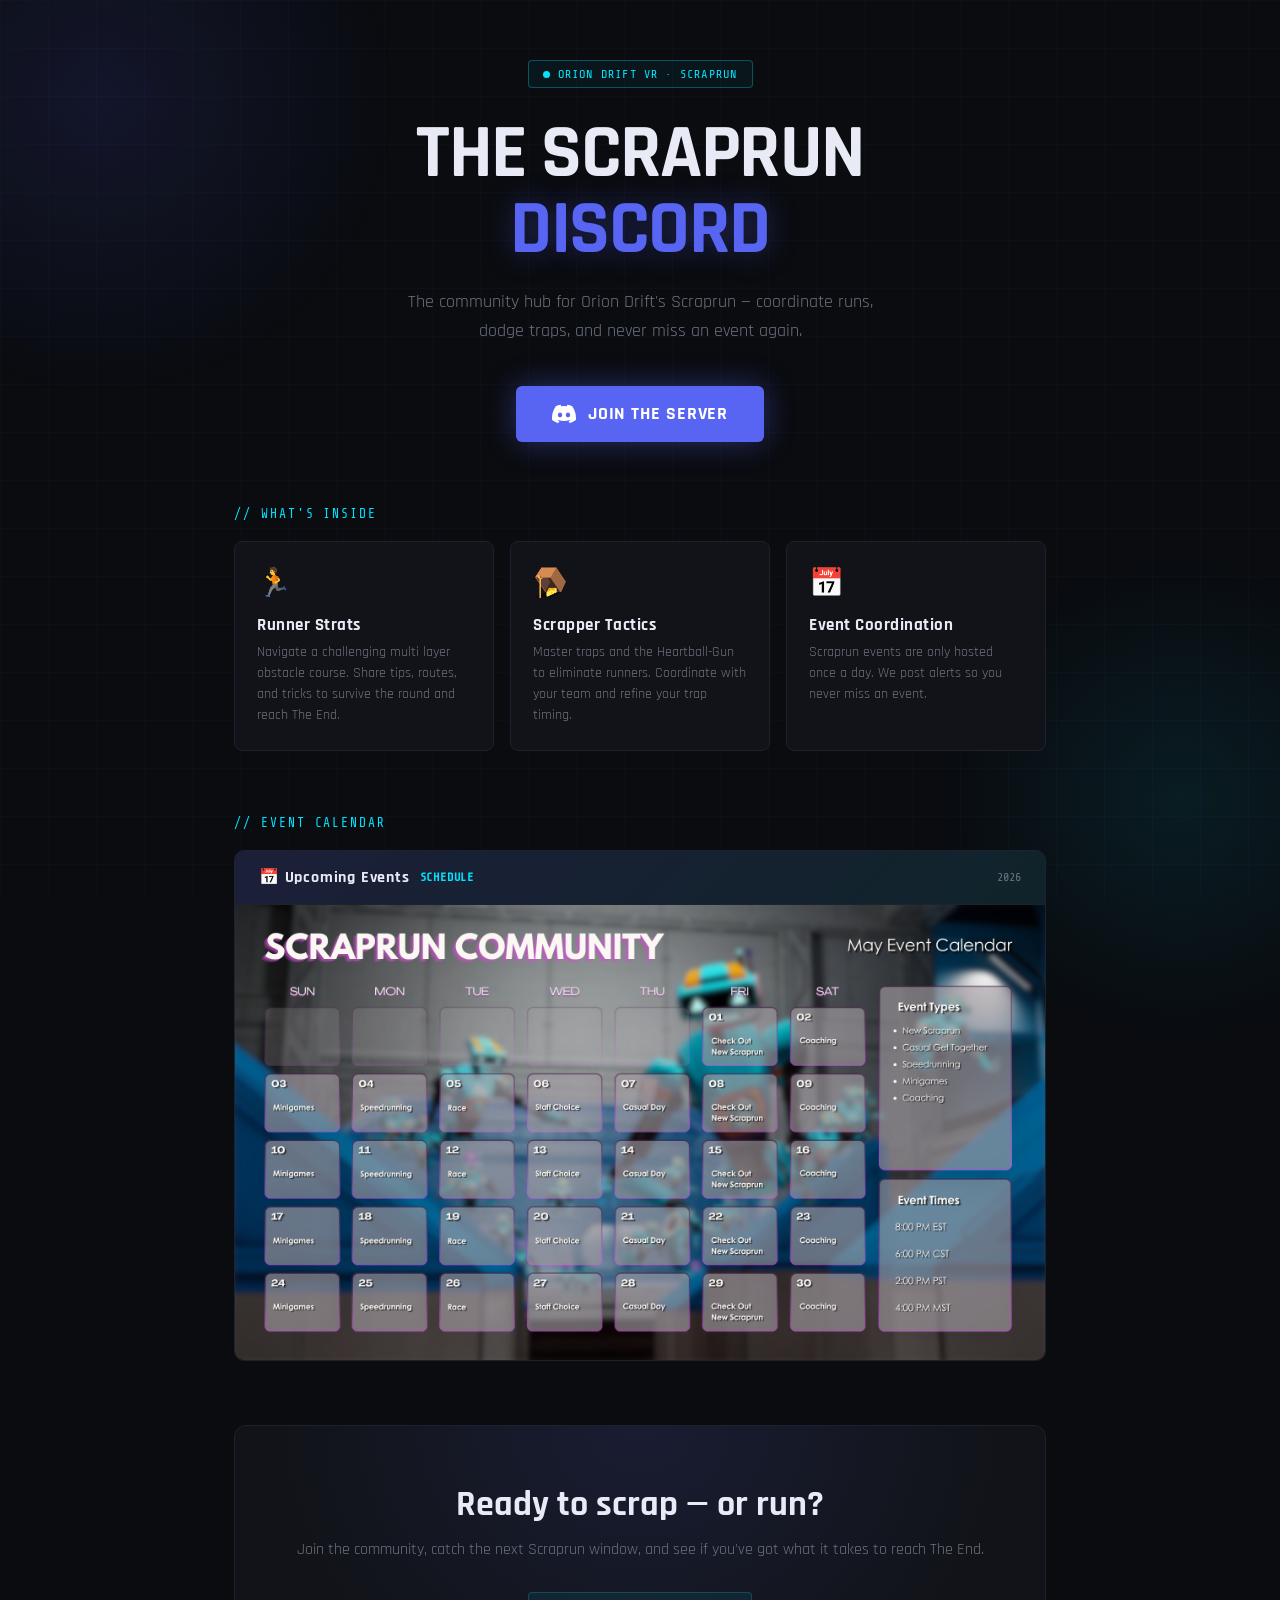
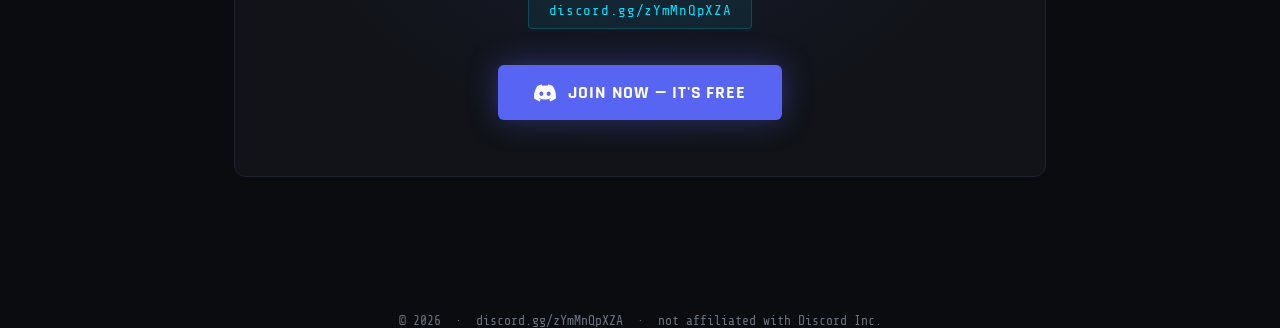
==== index.html @ cc7ae9b9 "Add files via upload" ====
<!DOCTYPE html>
<html lang="en">
<head>
  <meta charset="UTF-8" />
  <meta name="viewport" content="width=device-width, initial-scale=1.0"/>
  <title>Orion Drift Scraprun Discord</title>
  <link href="https://fonts.googleapis.com/css2?family=Rajdhani:wght@400;600;700&family=Share+Tech+Mono&display=swap" rel="stylesheet"/>
  <style>
    :root {
      --bg: #0a0c10;
      --surface: #111318;
      --border: #1e2230;
      --accent: #5865f2;
      --accent-glow: rgba(88,101,242,0.35);
      --accent2: #00e5ff;
      --accent2-glow: rgba(0,229,255,0.25);
      --text: #e8eaf6;
      --muted: #6b7280;
      --discord: #5865f2;
    }

    *, *::before, *::after { box-sizing: border-box; margin: 0; padding: 0; }

    body {
      background: var(--bg);
      color: var(--text);
      font-family: 'Rajdhani', sans-serif;
      min-height: 100vh;
      overflow-x: hidden;
    }

    /* animated grid bg */
    body::before {
      content: '';
      position: fixed;
      inset: 0;
      background-image:
        linear-gradient(rgba(88,101,242,0.04) 1px, transparent 1px),
        linear-gradient(90deg, rgba(88,101,242,0.04) 1px, transparent 1px);
      background-size: 48px 48px;
      pointer-events: none;
      z-index: 0;
    }

    /* glowing orbs */
    body::after {
      content: '';
      position: fixed;
      width: 600px; height: 600px;
      border-radius: 50%;
      background: radial-gradient(circle, rgba(88,101,242,0.12) 0%, transparent 70%);
      top: -200px; left: -200px;
      pointer-events: none;
      z-index: 0;
    }

    .orb2 {
      position: fixed;
      width: 500px; height: 500px;
      border-radius: 50%;
      background: radial-gradient(circle, rgba(0,229,255,0.08) 0%, transparent 70%);
      bottom: -150px; right: -150px;
      pointer-events: none;
      z-index: 0;
    }

    main {
      position: relative;
      z-index: 1;
      max-width: 860px;
      margin: 0 auto;
      padding: 60px 24px 80px;
    }

    /* HERO */
    .hero {
      text-align: center;
      margin-bottom: 64px;
      animation: fadeUp 0.8s ease both;
    }

    .hero-badge {
      display: inline-flex;
      align-items: center;
      gap: 8px;
      font-family: 'Share Tech Mono', monospace;
      font-size: 12px;
      color: var(--accent2);
      border: 1px solid rgba(0,229,255,0.3);
      padding: 6px 14px;
      border-radius: 4px;
      margin-bottom: 28px;
      letter-spacing: 0.1em;
      background: rgba(0,229,255,0.05);
    }

    .hero-badge::before {
      content: '';
      width: 7px; height: 7px;
      background: var(--accent2);
      border-radius: 50%;
      animation: pulse 1.6s ease infinite;
    }

    h1 {
      font-size: clamp(42px, 8vw, 76px);
      font-weight: 700;
      line-height: 1;
      letter-spacing: -0.02em;
      margin-bottom: 20px;
    }

    h1 span.highlight {
      color: var(--accent);
      text-shadow: 0 0 30px var(--accent-glow);
    }

    .hero-sub {
      font-size: 18px;
      color: var(--muted);
      max-width: 480px;
      margin: 0 auto 40px;
      line-height: 1.6;
      font-weight: 400;
    }

    .btn-join {
      display: inline-flex;
      align-items: center;
      gap: 12px;
      background: var(--discord);
      color: #fff;
      font-family: 'Rajdhani', sans-serif;
      font-size: 18px;
      font-weight: 700;
      letter-spacing: 0.05em;
      padding: 16px 36px;
      border-radius: 6px;
      text-decoration: none;
      border: none;
      cursor: pointer;
      transition: transform 0.2s, box-shadow 0.2s, background 0.2s;
      box-shadow: 0 0 30px rgba(88,101,242,0.4);
    }

    .btn-join:hover {
      transform: translateY(-3px) scale(1.03);
      background: #6a77f3;
      box-shadow: 0 0 48px rgba(88,101,242,0.7);
    }

    .btn-join svg { flex-shrink: 0; }

    /* STATS */
    .stats {
      display: flex;
      justify-content: center;
      gap: 40px;
      margin-top: 48px;
      flex-wrap: wrap;
      animation: fadeUp 0.9s 0.2s ease both;
    }

    .stat {
      text-align: center;
    }

    .stat-num {
      font-size: 32px;
      font-weight: 700;
      color: var(--accent2);
      font-family: 'Share Tech Mono', monospace;
    }

    .stat-label {
      font-size: 13px;
      color: var(--muted);
      letter-spacing: 0.08em;
      text-transform: uppercase;
      margin-top: 2px;
    }

    .stat-divider {
      width: 1px;
      background: var(--border);
      align-self: stretch;
    }

    /* FEATURES */
    .section-title {
      font-size: 13px;
      font-family: 'Share Tech Mono', monospace;
      color: var(--accent2);
      letter-spacing: 0.15em;
      text-transform: uppercase;
      margin-bottom: 20px;
    }

    .features {
      display: grid;
      grid-template-columns: repeat(auto-fit, minmax(220px, 1fr));
      gap: 16px;
      margin-bottom: 64px;
      animation: fadeUp 1s 0.3s ease both;
    }

    .feature-card {
      background: var(--surface);
      border: 1px solid var(--border);
      border-radius: 8px;
      padding: 24px 22px;
      transition: border-color 0.3s, transform 0.3s;
      position: relative;
      overflow: hidden;
    }

    .feature-card::before {
      content: '';
      position: absolute;
      top: 0; left: 0; right: 0;
      height: 2px;
      background: linear-gradient(90deg, var(--accent), var(--accent2));
      opacity: 0;
      transition: opacity 0.3s;
    }

    .feature-card:hover {
      border-color: rgba(88,101,242,0.5);
      transform: translateY(-4px);
    }

    .feature-card:hover::before { opacity: 1; }

    .feature-icon {
      font-size: 28px;
      margin-bottom: 12px;
    }

    .feature-title {
      font-size: 17px;
      font-weight: 700;
      margin-bottom: 6px;
      letter-spacing: 0.03em;
    }

    .feature-desc {
      font-size: 14px;
      color: var(--muted);
      line-height: 1.5;
      font-weight: 400;
    }

    /* CALENDAR */
    .calendar-section {
      animation: fadeUp 1s 0.4s ease both;
      margin-bottom: 64px;
    }

    .calendar-wrap {
      background: var(--surface);
      border: 1px solid var(--border);
      border-radius: 10px;
      overflow: hidden;
      position: relative;
    }

    .calendar-header {
      background: linear-gradient(135deg, rgba(88,101,242,0.15), rgba(0,229,255,0.08));
      border-bottom: 1px solid var(--border);
      padding: 16px 24px;
      display: flex;
      align-items: center;
      justify-content: space-between;
    }

    .calendar-header-title {
      font-size: 16px;
      font-weight: 700;
      letter-spacing: 0.05em;
      display: flex;
      align-items: center;
      gap: 10px;
    }

    .calendar-header-title span {
      font-family: 'Share Tech Mono', monospace;
      font-size: 12px;
      color: var(--accent2);
    }

    .calendar-img-container {
      padding: 0;
      line-height: 0;
    }

    .calendar-img-container img {
      width: 100%;
      height: auto;
      display: block;
      object-fit: contain;
    }

    .calendar-fallback {
      padding: 48px 24px;
      text-align: center;
      color: var(--muted);
      font-family: 'Share Tech Mono', monospace;
      font-size: 13px;
      display: none;
    }

    /* CTA BOTTOM */
    .cta-bottom {
      text-align: center;
      padding: 56px 32px;
      background: var(--surface);
      border: 1px solid var(--border);
      border-radius: 12px;
      position: relative;
      overflow: hidden;
      animation: fadeUp 1s 0.5s ease both;
    }

    .cta-bottom::before {
      content: '';
      position: absolute;
      inset: 0;
      background: radial-gradient(ellipse at 50% 0%, rgba(88,101,242,0.12) 0%, transparent 65%);
      pointer-events: none;
    }

    .cta-bottom h2 {
      font-size: 36px;
      font-weight: 700;
      margin-bottom: 12px;
      position: relative;
    }

    .cta-bottom p {
      color: var(--muted);
      margin-bottom: 32px;
      font-size: 16px;
      position: relative;
    }

    .invite-url {
      display: inline-block;
      font-family: 'Share Tech Mono', monospace;
      font-size: 14px;
      color: var(--accent2);
      background: rgba(0,229,255,0.07);
      border: 1px solid rgba(0,229,255,0.2);
      border-radius: 4px;
      padding: 10px 20px;
      margin-bottom: 28px;
      letter-spacing: 0.05em;
      position: relative;
      cursor: pointer;
      transition: background 0.2s;
    }

    .invite-url:hover { background: rgba(0,229,255,0.14); }

    .copied-msg {
      display: none;
      font-size: 12px;
      color: #4caf50;
      margin-top: 6px;
      font-family: 'Share Tech Mono', monospace;
    }

    /* FOOTER */
    footer {
      text-align: center;
      margin-top: 56px;
      font-size: 13px;
      color: var(--muted);
      font-family: 'Share Tech Mono', monospace;
      position: relative;
      z-index: 1;
    }

    /* ANIMATIONS */
    @keyframes fadeUp {
      from { opacity: 0; transform: translateY(28px); }
      to   { opacity: 1; transform: translateY(0); }
    }

    @keyframes pulse {
      0%, 100% { opacity: 1; transform: scale(1); }
      50%       { opacity: 0.4; transform: scale(0.7); }
    }
  </style>
</head>
<body>
  <div class="orb2"></div>

  <main>

    <!-- HERO -->
    <section class="hero">
      <div class="hero-badge">ORION DRIFT VR · SCRAPRUN</div>
      <h1>THE SCRAPRUN<br><span class="highlight">DISCORD</span></h1>
      <p class="hero-sub">The community hub for Orion Drift's Scraprun — coordinate runs, dodge traps, and never miss an event again.</p>
      <a class="btn-join" href="https://discord.gg/zYmMnQpXZA" target="_blank" rel="noopener">
        <!-- Discord logo -->
        <svg width="24" height="24" viewBox="0 0 24 24" fill="currentColor" xmlns="http://www.w3.org/2000/svg">
          <path d="M20.317 4.37a19.791 19.791 0 0 0-4.885-1.515.074.074 0 0 0-.079.037c-.21.375-.444.864-.608 1.25a18.27 18.27 0 0 0-5.487 0 12.64 12.64 0 0 0-.617-1.25.077.077 0 0 0-.079-.037A19.736 19.736 0 0 0 3.677 4.37a.07.07 0 0 0-.032.027C.533 9.046-.32 13.58.099 18.057c.002.022.015.043.033.052a19.9 19.9 0 0 0 5.993 3.03.078.078 0 0 0 .084-.028 14.09 14.09 0 0 0 1.226-1.994.076.076 0 0 0-.041-.106 13.107 13.107 0 0 1-1.872-.892.077.077 0 0 1-.008-.128 10.2 10.2 0 0 0 .372-.292.074.074 0 0 1 .077-.01c3.928 1.793 8.18 1.793 12.062 0a.074.074 0 0 1 .078.01c.12.098.246.198.373.292a.077.077 0 0 1-.006.127 12.299 12.299 0 0 1-1.873.892.077.077 0 0 0-.041.107c.36.698.772 1.362 1.225 1.993a.076.076 0 0 0 .084.028 19.839 19.839 0 0 0 6.002-3.03.077.077 0 0 0 .032-.054c.5-5.177-.838-9.674-3.549-13.66a.061.061 0 0 0-.031-.03zM8.02 15.33c-1.183 0-2.157-1.085-2.157-2.419 0-1.333.956-2.419 2.157-2.419 1.21 0 2.176 1.096 2.157 2.42 0 1.333-.956 2.418-2.157 2.418zm7.975 0c-1.183 0-2.157-1.085-2.157-2.419 0-1.333.955-2.419 2.157-2.419 1.21 0 2.176 1.096 2.157 2.42 0 1.333-.946 2.418-2.157 2.418z"/>
        </svg>
        JOIN THE SERVER
      </a>
    </section>

    <!-- FEATURES -->
    <section style="margin-bottom:64px; animation: fadeUp 0.9s 0.25s ease both;">
      <div class="section-title">// what's inside</div>
      <div class="features">
        <div class="feature-card">
          <div class="feature-icon">🏃</div>
          <div class="feature-title">Runner Strats</div>
          <div class="feature-desc">Navigate a challenging multi layer obstacle course. Share tips, routes, and tricks to survive the round and reach The End.</div>
        </div>
        <div class="feature-card">
          <div class="feature-icon">🪤</div>
          <div class="feature-title">Scrapper Tactics</div>
          <div class="feature-desc">Master traps and the Heartball-Gun to eliminate runners. Coordinate with your team and refine your trap timing.</div>
        </div>
        <div class="feature-card">
          <div class="feature-icon">📅</div>
          <div class="feature-title">Event Coordination</div>
          <div class="feature-desc">Scraprun events are only hosted once a day. We post alerts so you never miss an event.</div>
        </div>
      </div>
    </section>

    <!-- CALENDAR -->
    <section class="calendar-section">
      <div class="section-title">// event calendar</div>
      <div class="calendar-wrap">
        <div class="calendar-header">
          <div class="calendar-header-title">
            📅 Upcoming Events
            <span>SCHEDULE</span>
          </div>
          <div style="font-family:'Share Tech Mono',monospace;font-size:12px;color:var(--muted);">2026</div>
        </div>
        <div class="calendar-img-container">
          <img
            src="calendar.png"
            alt="Event Calendar"
            onerror="this.style.display='none'; document.querySelector('.calendar-fallback').style.display='block';"
          />
          <div class="calendar-fallback">
            [ calendar.png not found — place calendar.png in the same folder as this file ]
          </div>
        </div>
      </div>
    </section>

    <!-- CTA BOTTOM -->
    <section class="cta-bottom">
      <h2>Ready to scrap — or run?</h2>
      <p>Join the community, catch the next Scraprun window, and see if you've got what it takes to reach The End.</p>
      <div class="invite-url" onclick="copyInvite(this)" title="Click to copy">
        discord.gg/zYmMnQpXZA
      </div>
      <div class="copied-msg" id="copiedMsg">✔ Copied to clipboard!</div>
      <br/>
      <a class="btn-join" href="https://discord.gg/zYmMnQpXZA" target="_blank" rel="noopener" style="margin-top:8px;">
        <svg width="22" height="22" viewBox="0 0 24 24" fill="currentColor">
          <path d="M20.317 4.37a19.791 19.791 0 0 0-4.885-1.515.074.074 0 0 0-.079.037c-.21.375-.444.864-.608 1.25a18.27 18.27 0 0 0-5.487 0 12.64 12.64 0 0 0-.617-1.25.077.077 0 0 0-.079-.037A19.736 19.736 0 0 0 3.677 4.37a.07.07 0 0 0-.032.027C.533 9.046-.32 13.58.099 18.057c.002.022.015.043.033.052a19.9 19.9 0 0 0 5.993 3.03.078.078 0 0 0 .084-.028 14.09 14.09 0 0 0 1.226-1.994.076.076 0 0 0-.041-.106 13.107 13.107 0 0 1-1.872-.892.077.077 0 0 1-.008-.128 10.2 10.2 0 0 0 .372-.292.074.074 0 0 1 .077-.01c3.928 1.793 8.18 1.793 12.062 0a.074.074 0 0 1 .078.01c.12.098.246.198.373.292a.077.077 0 0 1-.006.127 12.299 12.299 0 0 1-1.873.892.077.077 0 0 0-.041.107c.36.698.772 1.362 1.225 1.993a.076.076 0 0 0 .084.028 19.839 19.839 0 0 0 6.002-3.03.077.077 0 0 0 .032-.054c.5-5.177-.838-9.674-3.549-13.66a.061.061 0 0 0-.031-.03zM8.02 15.33c-1.183 0-2.157-1.085-2.157-2.419 0-1.333.956-2.419 2.157-2.419 1.21 0 2.176 1.096 2.157 2.42 0 1.333-.956 2.418-2.157 2.418zm7.975 0c-1.183 0-2.157-1.085-2.157-2.419 0-1.333.955-2.419 2.157-2.419 1.21 0 2.176 1.096 2.157 2.42 0 1.333-.946 2.418-2.157 2.418z"/>
        </svg>
        JOIN NOW — IT'S FREE
      </a>
    </section>

  </main>

  <footer>
    &copy; 2026 &nbsp;·&nbsp; discord.gg/zYmMnQpXZA &nbsp;·&nbsp; not affiliated with Discord Inc.
  </footer>

  <script>
    function copyInvite(el) {
      navigator.clipboard.writeText('https://discord.gg/zYmMnQpXZA').then(() => {
        const msg = document.getElementById('copiedMsg');
        msg.style.display = 'block';
        el.style.color = '#4caf50';
        setTimeout(() => {
          msg.style.display = 'none';
          el.style.color = '';
        }, 2000);
      });
    }
  </script>
</body>
</html>

</html>
</html>
</html>
</html>
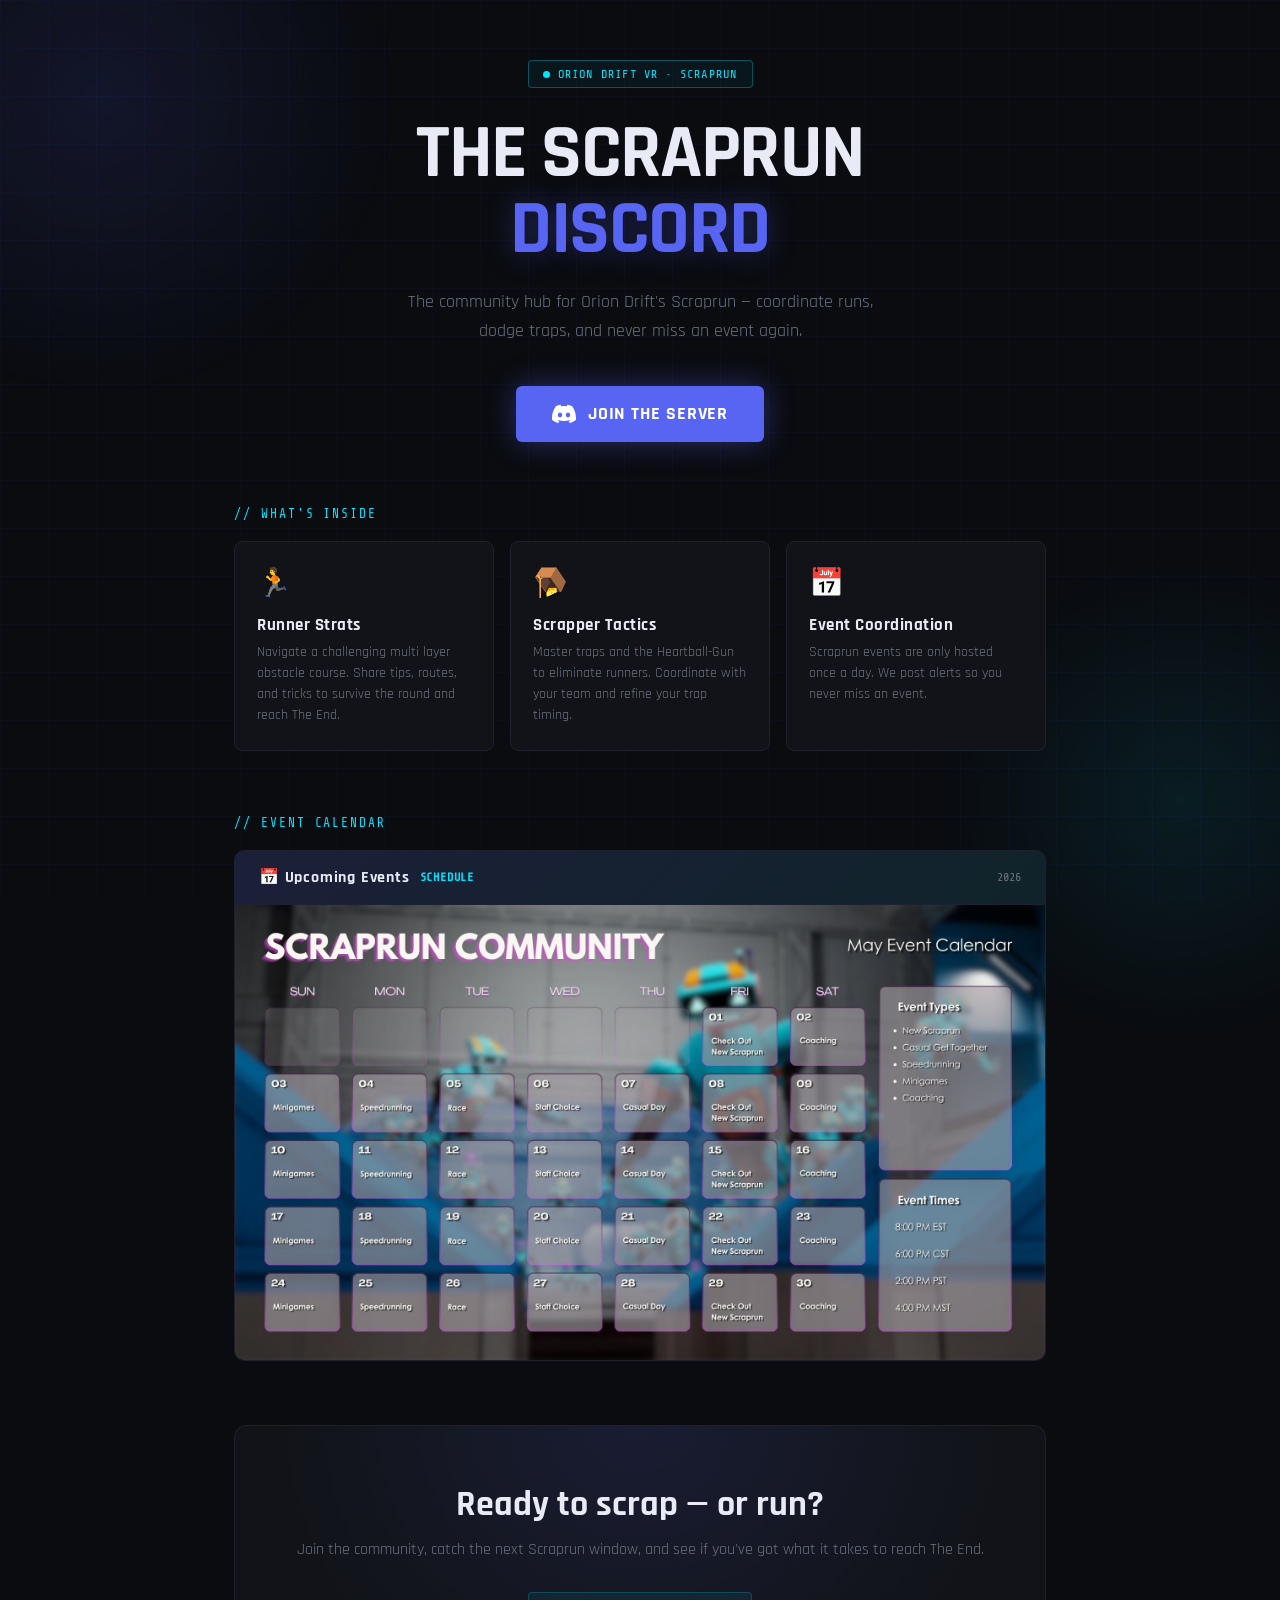
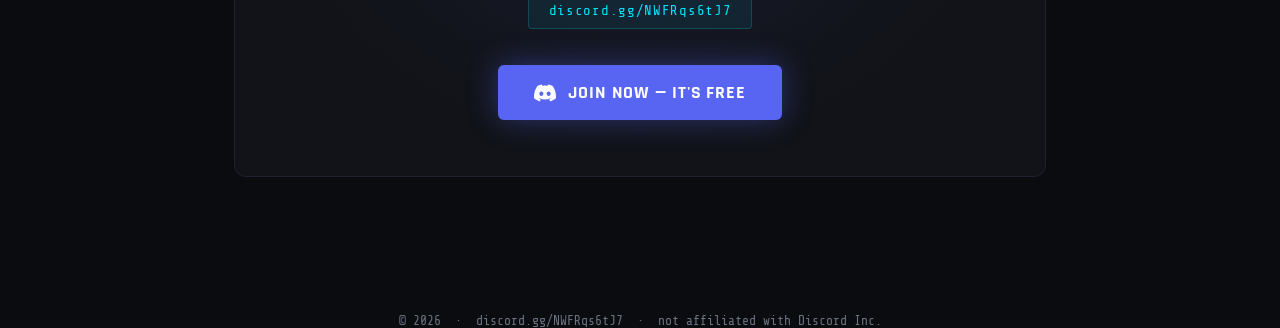
==== commit b64eb614: "Update index.html" ====
--- a/index.html
+++ b/index.html
@@ -402,7 +402,7 @@
       <div class="hero-badge">ORION DRIFT VR · SCRAPRUN</div>
       <h1>THE SCRAPRUN<br><span class="highlight">DISCORD</span></h1>
       <p class="hero-sub">The community hub for Orion Drift's Scraprun — coordinate runs, dodge traps, and never miss an event again.</p>
-      <a class="btn-join" href="https://discord.gg/zYmMnQpXZA" target="_blank" rel="noopener">
+      <a class="btn-join" href="https://discord.gg/NWFRqs6tJ7" target="_blank" rel="noopener">
         <!-- Discord logo -->
         <svg width="24" height="24" viewBox="0 0 24 24" fill="currentColor" xmlns="http://www.w3.org/2000/svg">
           <path d="M20.317 4.37a19.791 19.791 0 0 0-4.885-1.515.074.074 0 0 0-.079.037c-.21.375-.444.864-.608 1.25a18.27 18.27 0 0 0-5.487 0 12.64 12.64 0 0 0-.617-1.25.077.077 0 0 0-.079-.037A19.736 19.736 0 0 0 3.677 4.37a.07.07 0 0 0-.032.027C.533 9.046-.32 13.58.099 18.057c.002.022.015.043.033.052a19.9 19.9 0 0 0 5.993 3.03.078.078 0 0 0 .084-.028 14.09 14.09 0 0 0 1.226-1.994.076.076 0 0 0-.041-.106 13.107 13.107 0 0 1-1.872-.892.077.077 0 0 1-.008-.128 10.2 10.2 0 0 0 .372-.292.074.074 0 0 1 .077-.01c3.928 1.793 8.18 1.793 12.062 0a.074.074 0 0 1 .078.01c.12.098.246.198.373.292a.077.077 0 0 1-.006.127 12.299 12.299 0 0 1-1.873.892.077.077 0 0 0-.041.107c.36.698.772 1.362 1.225 1.993a.076.076 0 0 0 .084.028 19.839 19.839 0 0 0 6.002-3.03.077.077 0 0 0 .032-.054c.5-5.177-.838-9.674-3.549-13.66a.061.061 0 0 0-.031-.03zM8.02 15.33c-1.183 0-2.157-1.085-2.157-2.419 0-1.333.956-2.419 2.157-2.419 1.21 0 2.176 1.096 2.157 2.42 0 1.333-.956 2.418-2.157 2.418zm7.975 0c-1.183 0-2.157-1.085-2.157-2.419 0-1.333.955-2.419 2.157-2.419 1.21 0 2.176 1.096 2.157 2.42 0 1.333-.946 2.418-2.157 2.418z"/>
@@ -462,11 +462,11 @@
       <h2>Ready to scrap — or run?</h2>
       <p>Join the community, catch the next Scraprun window, and see if you've got what it takes to reach The End.</p>
       <div class="invite-url" onclick="copyInvite(this)" title="Click to copy">
-        discord.gg/zYmMnQpXZA
+        discord.gg/NWFRqs6tJ7
       </div>
       <div class="copied-msg" id="copiedMsg">✔ Copied to clipboard!</div>
       <br/>
-      <a class="btn-join" href="https://discord.gg/zYmMnQpXZA" target="_blank" rel="noopener" style="margin-top:8px;">
+      <a class="btn-join" href="https://discord.gg/NWFRqs6tJ7" target="_blank" rel="noopener" style="margin-top:8px;">
         <svg width="22" height="22" viewBox="0 0 24 24" fill="currentColor">
           <path d="M20.317 4.37a19.791 19.791 0 0 0-4.885-1.515.074.074 0 0 0-.079.037c-.21.375-.444.864-.608 1.25a18.27 18.27 0 0 0-5.487 0 12.64 12.64 0 0 0-.617-1.25.077.077 0 0 0-.079-.037A19.736 19.736 0 0 0 3.677 4.37a.07.07 0 0 0-.032.027C.533 9.046-.32 13.58.099 18.057c.002.022.015.043.033.052a19.9 19.9 0 0 0 5.993 3.03.078.078 0 0 0 .084-.028 14.09 14.09 0 0 0 1.226-1.994.076.076 0 0 0-.041-.106 13.107 13.107 0 0 1-1.872-.892.077.077 0 0 1-.008-.128 10.2 10.2 0 0 0 .372-.292.074.074 0 0 1 .077-.01c3.928 1.793 8.18 1.793 12.062 0a.074.074 0 0 1 .078.01c.12.098.246.198.373.292a.077.077 0 0 1-.006.127 12.299 12.299 0 0 1-1.873.892.077.077 0 0 0-.041.107c.36.698.772 1.362 1.225 1.993a.076.076 0 0 0 .084.028 19.839 19.839 0 0 0 6.002-3.03.077.077 0 0 0 .032-.054c.5-5.177-.838-9.674-3.549-13.66a.061.061 0 0 0-.031-.03zM8.02 15.33c-1.183 0-2.157-1.085-2.157-2.419 0-1.333.956-2.419 2.157-2.419 1.21 0 2.176 1.096 2.157 2.42 0 1.333-.956 2.418-2.157 2.418zm7.975 0c-1.183 0-2.157-1.085-2.157-2.419 0-1.333.955-2.419 2.157-2.419 1.21 0 2.176 1.096 2.157 2.42 0 1.333-.946 2.418-2.157 2.418z"/>
         </svg>
@@ -477,12 +477,12 @@
   </main>
 
   <footer>
-    &copy; 2026 &nbsp;·&nbsp; discord.gg/zYmMnQpXZA &nbsp;·&nbsp; not affiliated with Discord Inc.
+    &copy; 2026 &nbsp;·&nbsp; discord.gg/NWFRqs6tJ7 &nbsp;·&nbsp; not affiliated with Discord Inc.
   </footer>
 
   <script>
     function copyInvite(el) {
-      navigator.clipboard.writeText('https://discord.gg/zYmMnQpXZA').then(() => {
+      navigator.clipboard.writeText('https://discord.gg/NWFRqs6tJ7').then(() => {
         const msg = document.getElementById('copiedMsg');
         msg.style.display = 'block';
         el.style.color = '#4caf50';
@@ -499,4 +499,4 @@
 </html>
 </html>
 </html>
-</html>+</html>
